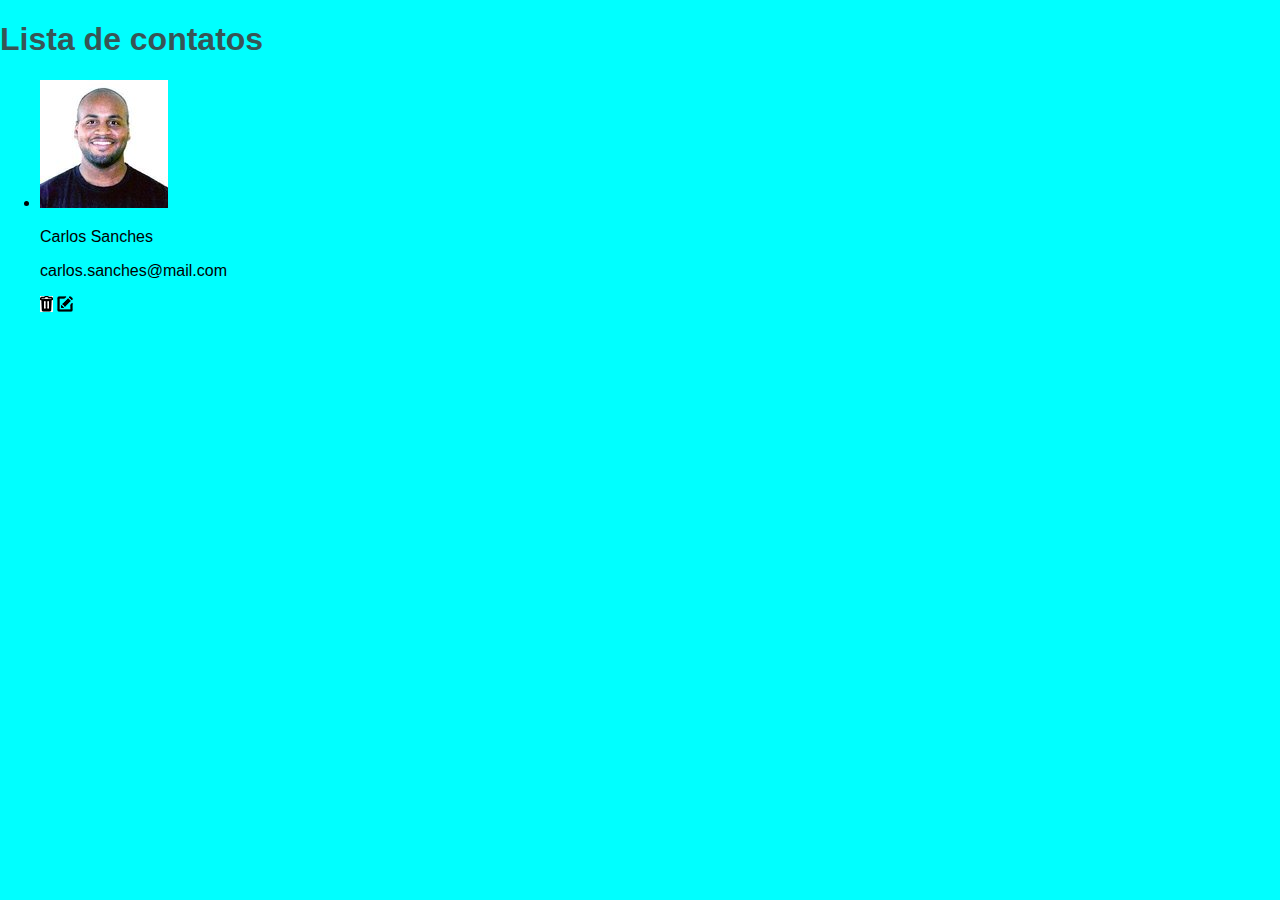
==== Desafio_Lista_Contato_1/index.html @ a1a346f7 "Início de projeto Lista de Contato" ====
<!DOCTYPE html>
<html lang="en">

<head>
    <meta charset="UTF-8">
    <meta http-equiv="X-UA-Compatible" content="IE=edge">
    <meta name="viewport" content="width=device-width, initial-scale=1.0">
    <title>Document</title>
    <link rel="stylesheet" href="estilo.css">

</head>

<body>
    <h1 class="main-title">Lista de contatos</h1>

    <div class="list-wrapper">
        <ul class="list">
            <li class="list-item">
                <div class="list-item-image">
                    <img src="imagens/1.jpg" alt="Carlos Sanches">
                </div>
                <div class="list-item-content">
                    <p class="list-item-name">Carlos Sanches</p>
                    <p class="list-item-mail">carlos.sanches@mail.com</p>
                </div>
                <div class="list-item-actions">
                    <a href="#"><img src="imagens/delete.png" alt="delete"></a>
                    <a href="#"><img src="imagens/edit.png" alt="edit"></a>

                </div>
            </li>
        </ul>

    </div> 


</body>

</html>
---- Desafio_Lista_Contato_1/estilo.css ----
body {
    background-color: aqua;
    margin: 0;
    padding: 0;
    font-family: 'Lucida Sans', 'Lucida Sans Regular', 'Lucida Grande', 'Lucida Sans Unicode', Geneva, Verdana, sans-serif;
}

.main-title {
    color: #385555;
}
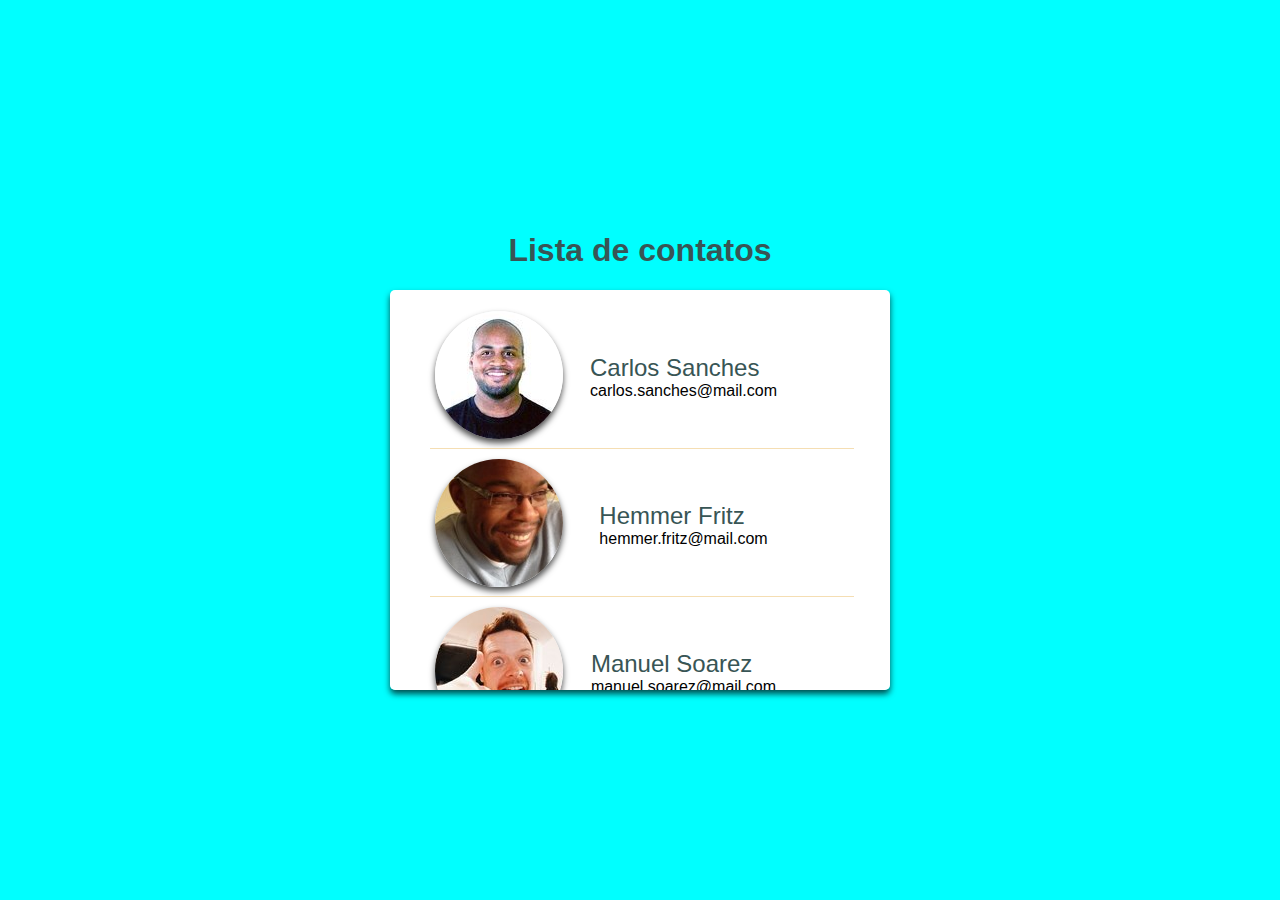
==== commit 9eabe574: "Terminando de ajustar a semântica do html e estilizando com o css" ====
--- a/Desafio_Lista_Contato_1/index.html
+++ b/Desafio_Lista_Contato_1/index.html
@@ -29,6 +29,77 @@
 
                 </div>
             </li>
+            <li class="list-item">
+                <div class="list-item-image">
+                    <img src="imagens/2.jpg" alt="Hemmer Fritz">
+                </div>
+                <div class="list-item-content">
+                    <p class="list-item-name">Hemmer Fritz</p>
+                    <p class="list-item-mail">hemmer.fritz@mail.com</p>
+                </div>
+                <div class="list-item-actions">
+                    <a href="#"><img src="imagens/delete.png" alt="delete"></a>
+                    <a href="#"><img src="imagens/edit.png" alt="edit"></a>
+
+                </div>
+            </li>
+            <li class="list-item">
+                <div class="list-item-image">
+                    <img src="imagens/3.jpg" alt="Manuel Soarez">
+                </div>
+                <div class="list-item-content">
+                    <p class="list-item-name">Manuel Soarez</p>
+                    <p class="list-item-mail">manuel.soarez@mail.com</p>
+                </div>
+                <div class="list-item-actions">
+                    <a href="#"><img src="imagens/delete.png" alt="delete"></a>
+                    <a href="#"><img src="imagens/edit.png" alt="edit"></a>
+
+                </div>
+            </li>
+            <li class="list-item">
+                <div class="list-item-image">
+                    <img src="imagens/4.jpg" alt="Luiza Albanes">
+                </div>
+                <div class="list-item-content">
+                    <p class="list-item-name">Luiza Albanes</p>
+                    <p class="list-item-mail">luiz.albanes@mail.com</p>
+                </div>
+                <div class="list-item-actions">
+                    <a href="#"><img src="imagens/delete.png" alt="delete"></a>
+                    <a href="#"><img src="imagens/edit.png" alt="edit"></a>
+
+                </div>
+            </li>
+            <li class="list-item">
+                <div class="list-item-image">
+                    <img src="imagens/5.jpg" alt="Thalita Cepa">
+                </div>
+                <div class="list-item-content">
+                    <p class="list-item-name">Thalita Cepa</p>
+                    <p class="list-item-mail">thalita.cepa@mail.com</p>
+                </div>
+                <div class="list-item-actions">
+                    <a href="#"><img src="imagens/delete.png" alt="delete"></a>
+                    <a href="#"><img src="imagens/edit.png" alt="edit"></a>
+
+                </div>
+            </li>
+            <li class="list-item">
+                <div class="list-item-image">
+                    <img src="imagens/6.jpg" alt="Henrico Magalhães">
+                </div>
+                <div class="list-item-content">
+                    <p class="list-item-name">Henrico Magalhães</p>
+                    <p class="list-item-mail">henrico.maga@mail.com</p>
+                </div>
+                <div class="list-item-actions">
+                    <a href="#"><img src="imagens/delete.png" alt="delete"></a>
+                    <a href="#"><img src="imagens/edit.png" alt="edit"></a>
+
+                </div>
+            </li>
+           
         </ul>
 
     </div> 
--- a/Desafio_Lista_Contato_1/estilo.css
+++ b/Desafio_Lista_Contato_1/estilo.css
@@ -1,10 +1,72 @@
+html, body{
+    height: 100%;
+}
+
+
 body {
     background-color: aqua;
     margin: 0;
     padding: 0;
     font-family: 'Lucida Sans', 'Lucida Sans Regular', 'Lucida Grande', 'Lucida Sans Unicode', Geneva, Verdana, sans-serif;
+
+    display:flex;
+    flex-direction: column;
+    align-items: center;
+    justify-content: center;
 }
 
 .main-title {
     color: #385555;
+}
+
+.list-wrapper{
+    background-color: white;
+    width: 90%;
+    max-width: 500px;
+    max-height: 400px;
+    border-radius: 5px;
+    box-shadow: 0 4px 6px rgba(0, 0, 0, .7);
+    overflow-y: scroll;
+}
+
+.list-item{
+    list-style: none;
+    width: 90%;
+    padding: 5px;
+    margin-bottom: 5px;
+    display: flex;
+    justify-content: space-between;
+    align-items: center;
+    border-bottom: wheat solid 1px;
+}
+
+.list-item:hover{
+    background-color: rgb(196, 197, 197);
+}
+
+.list-item-image img{
+    border-radius: 100%;
+    width: 80pix;
+    box-shadow: 0 4px 6px rgba(0, 0, 0, .7);
+}
+
+.list-item-name{
+    font-size: 24px;
+    color: #385555;
+    margin: 0;
+}
+
+.list-item-mail{
+    margin: 0;
+}
+
+.list-item-actions{
+    display: flex;
+    gap: 16px;
+    align-items: center;
+    opacity: 0;
+}
+
+.list-item:hover .list-item-actions{
+    opacity: 0.3;
 }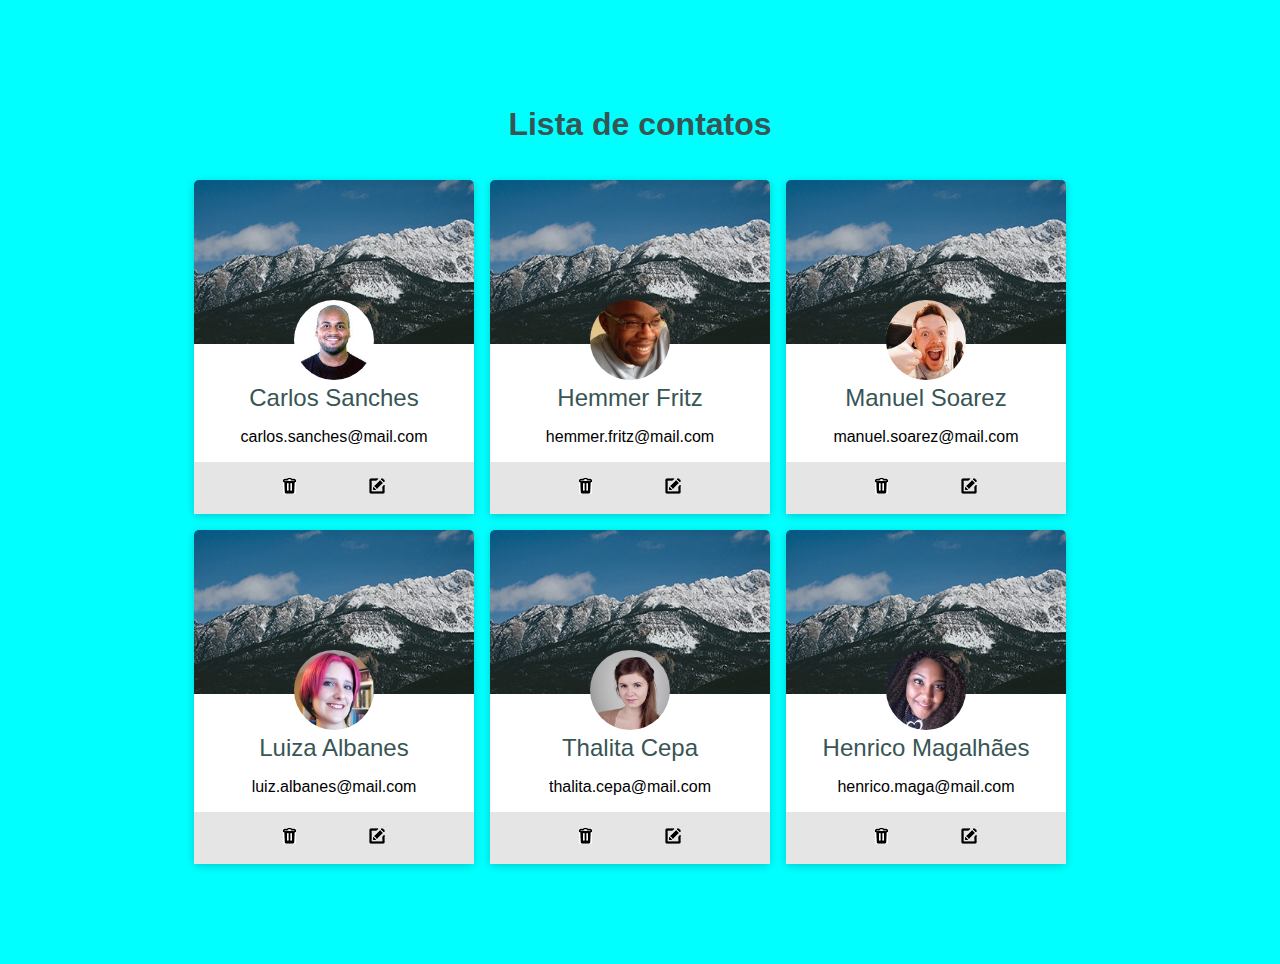
==== commit c518b9d2: "Finalizando o projeto, porém h1 sumiu" ====
--- a/Desafio_Lista_Contato_1/index.html
+++ b/Desafio_Lista_Contato_1/index.html
@@ -1,11 +1,11 @@
 <!DOCTYPE html>
-<html lang="en">
+<html lang="pt-br">
 
 <head>
     <meta charset="UTF-8">
     <meta http-equiv="X-UA-Compatible" content="IE=edge">
     <meta name="viewport" content="width=device-width, initial-scale=1.0">
-    <title>Document</title>
+    <title>Lista de Contatos</title>
     <link rel="stylesheet" href="estilo.css">
 
 </head>
@@ -16,7 +16,7 @@
     <div class="list-wrapper">
         <ul class="list">
             <li class="list-item">
-                <div class="list-item-image">
+                <div class="list-item_imagem">
                     <img src="imagens/1.jpg" alt="Carlos Sanches">
                 </div>
                 <div class="list-item-content">
@@ -30,7 +30,7 @@
                 </div>
             </li>
             <li class="list-item">
-                <div class="list-item-image">
+                <div class="list-item_imagem">
                     <img src="imagens/2.jpg" alt="Hemmer Fritz">
                 </div>
                 <div class="list-item-content">
@@ -44,7 +44,7 @@
                 </div>
             </li>
             <li class="list-item">
-                <div class="list-item-image">
+                <div class="list-item_imagem">
                     <img src="imagens/3.jpg" alt="Manuel Soarez">
                 </div>
                 <div class="list-item-content">
@@ -58,7 +58,7 @@
                 </div>
             </li>
             <li class="list-item">
-                <div class="list-item-image">
+                <div class="list-item_imagem">
                     <img src="imagens/4.jpg" alt="Luiza Albanes">
                 </div>
                 <div class="list-item-content">
@@ -72,7 +72,7 @@
                 </div>
             </li>
             <li class="list-item">
-                <div class="list-item-image">
+                <div class="list-item_imagem">
                     <img src="imagens/5.jpg" alt="Thalita Cepa">
                 </div>
                 <div class="list-item-content">
@@ -86,7 +86,7 @@
                 </div>
             </li>
             <li class="list-item">
-                <div class="list-item-image">
+                <div class="list-item_imagem">
                     <img src="imagens/6.jpg" alt="Henrico Magalhães">
                 </div>
                 <div class="list-item-content">
--- a/Desafio_Lista_Contato_1/estilo.css
+++ b/Desafio_Lista_Contato_1/estilo.css
@@ -6,67 +6,58 @@
 body {
     background-color: aqua;
     margin: 0;
-    padding: 0;
+    padding: 32px;
     font-family: 'Lucida Sans', 'Lucida Sans Regular', 'Lucida Grande', 'Lucida Sans Unicode', Geneva, Verdana, sans-serif;
 
-    display:flex;
+    display: flex;
+    justify-content: center;
+    align-items: center;
     flex-direction: column;
-    align-items: center;
-    justify-content: center;
 }
 
 .main-title {
     color: #385555;
 }
 
-.list-wrapper{
-    background-color: white;
+.list{
+    
     width: 90%;
-    max-width: 500px;
-    max-height: 400px;
-    border-radius: 5px;
-    box-shadow: 0 4px 6px rgba(0, 0, 0, .7);
-    overflow-y: scroll;
+    max-width: 960px;
+    display: flex;
+    flex-wrap: wrap;
+    justify-content: center;
+    gap: 16px;
+    list-style: none;
 }
 
 .list-item{
-    list-style: none;
-    width: 90%;
-    padding: 5px;
-    margin-bottom: 5px;
-    display: flex;
-    justify-content: space-between;
-    align-items: center;
-    border-bottom: wheat solid 1px;
+    flex-basis: 280px;
+    background-color: white;
+    border-radius: 5px;
+    text-align: center;
+    box-shadow: 0 2px 8px rgba(0,0,0,.2);
+    background-image: url(imagens/thumb05.jpg);
+    background-size: 100%;
+    background-repeat: no-repeat;
+
 }
 
-.list-item:hover{
-    background-color: rgb(196, 197, 197);
-}
+.list-item_imagem img{
+    border-radius: 50%;
+    width: 80px; 
+    margin-top: 120px; 
 
-.list-item-image img{
-    border-radius: 100%;
-    width: 80pix;
-    box-shadow: 0 4px 6px rgba(0, 0, 0, .7);
 }
 
 .list-item-name{
+    margin: 0;
     font-size: 24px;
-    color: #385555;
-    margin: 0;
-}
-
-.list-item-mail{
-    margin: 0;
+    color: #385555 ;
 }
 
 .list-item-actions{
     display: flex;
-    gap: 16px;
-    align-items: center;
-    opacity: 0;
-}
-
-.list-item:hover .list-item-actions{
-    opacity: 0.3;
+    background-color: #e5e5e5;
+    padding: 16px;
+    justify-content: space-evenly;
 }